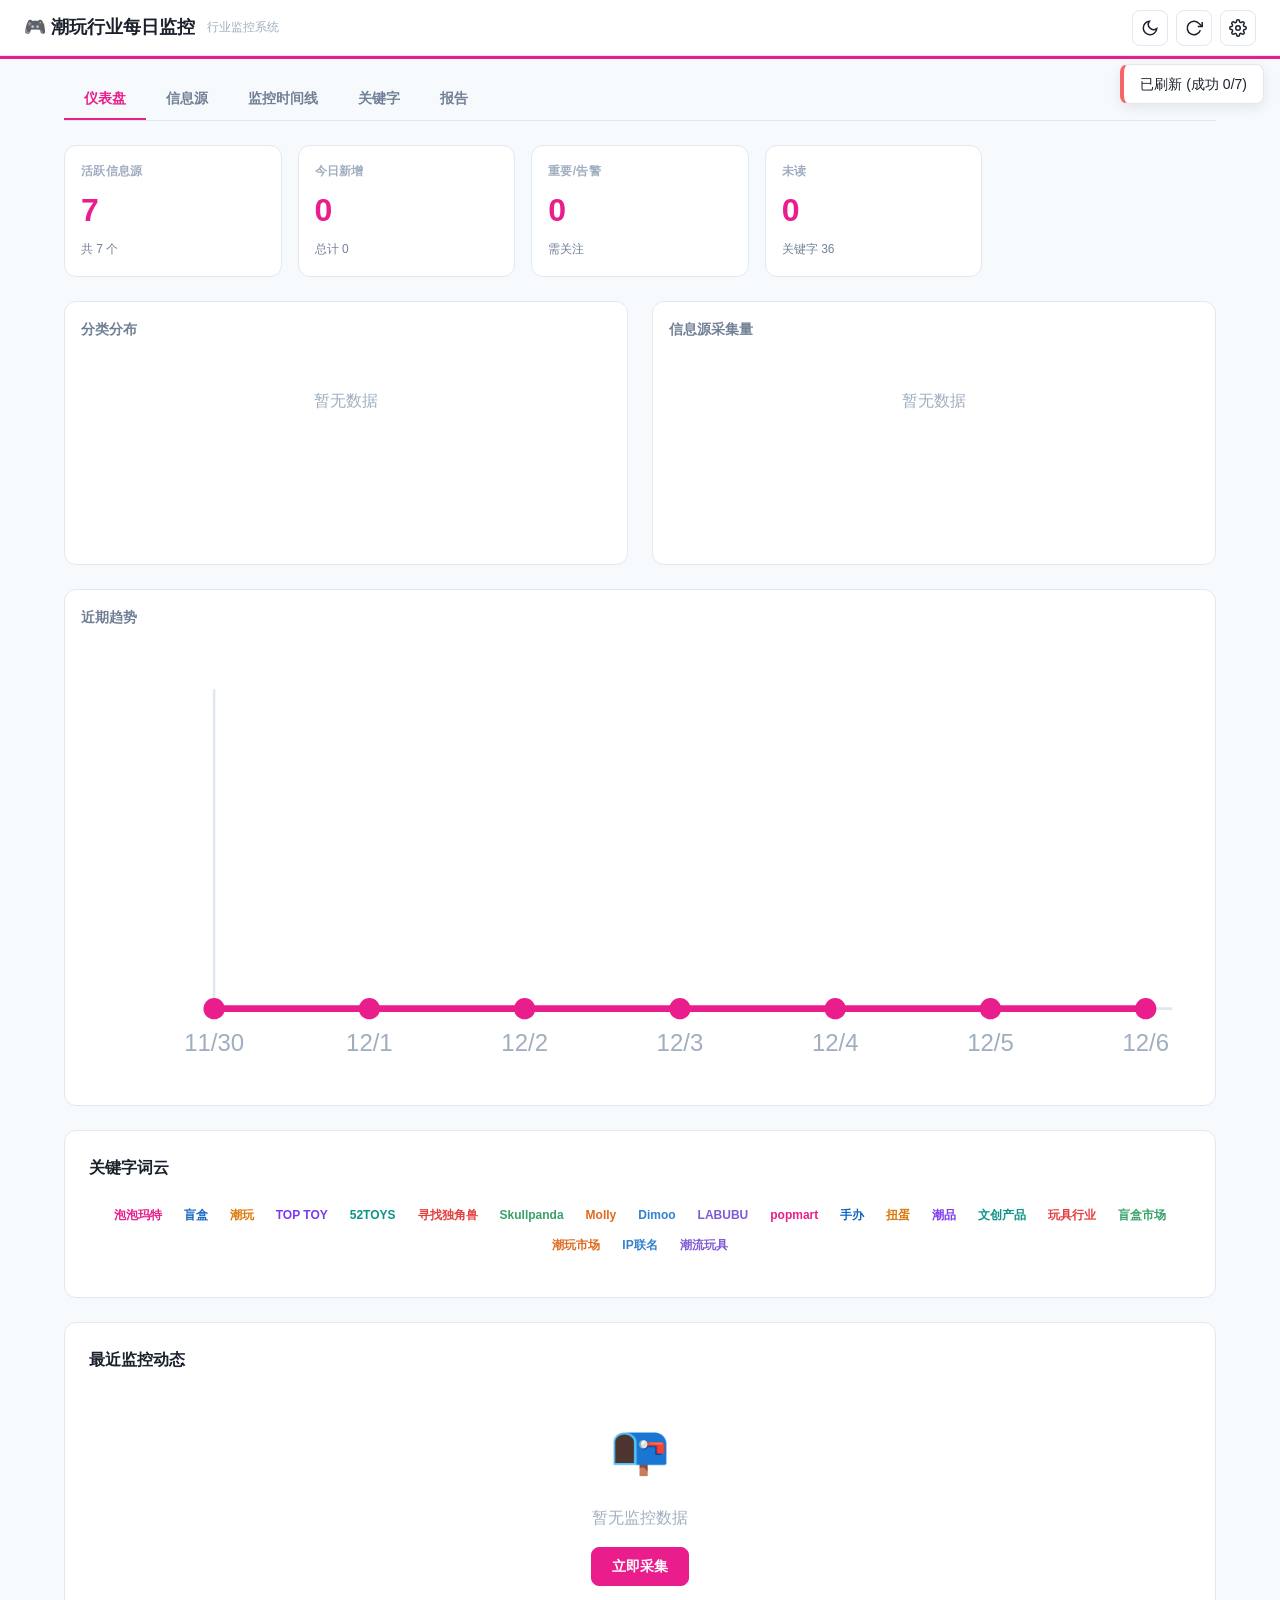
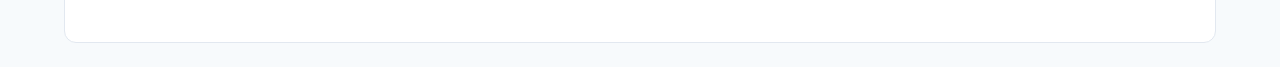
==== chaowan.html @ 288a2c96 "v0.9: 5 independent subsystem pages, domain-specific sources, PDF report generation, expanded keywor" ====
<!DOCTYPE html>
<html lang="zh-CN" data-theme="light" data-sys="chaowan">
<head>
<meta charset="UTF-8">
<meta name="viewport" content="width=device-width,initial-scale=1.0">
<title>潮玩行业每日监控 | 娱乐资本论</title>
<link rel="stylesheet" href="common.css">
</head>
<body>
<header class="hdr" id="hdr">
  <div class="hdr-left">
    <span class="hdr-brand" onclick="location.href='index.html'">🎮 潮玩行业每日监控</span>
    <span class="hdr-sub">行业监控系统</span>
  </div>
  <div class="hdr-right">
    <button class="ibtn" onclick="toggleTheme()" title="切换主题"><svg viewBox="0 0 24 24" fill="none" stroke="currentColor" stroke-width="2"><path d="M21 12.79A9 9 0 1 1 11.21 3a7 7 0 0 0 9.79 9.79z"/></svg></button>
    <button class="ibtn" onclick="refreshData()" title="刷新数据" id="rfBtn"><svg viewBox="0 0 24 24" fill="none" stroke="currentColor" stroke-width="2"><polyline points="23 4 23 10 17 10"/><path d="M20.49 15a9 9 0 1 1-2.12-9.36L23 10"/></svg></button>
    <button class="ibtn" onclick="openSettings()" title="设置"><svg viewBox="0 0 24 24" fill="none" stroke="currentColor" stroke-width="2"><circle cx="12" cy="12" r="3"/><path d="M19.4 15a1.65 1.65 0 0 0 .33 1.82l.06.06a2 2 0 1 1-2.83 2.83l-.06-.06a1.65 1.65 0 0 0-1.82-.33 1.65 1.65 0 0 0-1 1.51V21a2 2 0 0 1-4 0v-.09A1.65 1.65 0 0 0 9 19.4a1.65 1.65 0 0 0-1.82.33l-.06.06a2 2 0 1 1-2.83-2.83l.06-.06A1.65 1.65 0 0 0 4.68 15a1.65 1.65 0 0 0-1.51-1H3a2 2 0 0 1 0-4h.09A1.65 1.65 0 0 0 4.6 9a1.65 1.65 0 0 0-.33-1.82l-.06-.06a2 2 0 1 1 2.83-2.83l.06.06A1.65 1.65 0 0 0 9 4.68a1.65 1.65 0 0 0 1-1.51V3a2 2 0 0 1 4 0v.09a1.65 1.65 0 0 0 1 1.51 1.65 1.65 0 0 0 1.82-.33l.06-.06a2 2 0 1 1 2.83 2.83l-.06.06A1.65 1.65 0 0 0 19.4 9a1.65 1.65 0 0 0 1.51 1H21a2 2 0 0 1 0 4h-.09a1.65 1.65 0 0 0-1.51 1z"/></svg></button>
  </div>
</header>
<div class="ld-bar" id="ldBar"></div>
<div class="tc" id="tc"></div>

<div class="ctn">
  <div class="tabs" id="sysTabs" style="margin-bottom:var(--space-lg)">
    <button class="tab on" data-tab="dashboard" onclick="swTab(this)">仪表盘</button>
    <button class="tab" data-tab="sources" onclick="swTab(this)">信息源</button>
    <button class="tab" data-tab="timeline" onclick="swTab(this)">监控时间线</button>
    <button class="tab" data-tab="keywords" onclick="swTab(this)">关键字</button>
    <button class="tab" data-tab="reports" onclick="swTab(this)">报告</button>
  </div>
  <div class="tp on" id="pDash">
    <div class="ds-g" id="dsStats"></div>
    <div class="ds-charts" id="dsCharts">
      <div class="ds-chart-card"><div class="ds-chart-title">分类分布</div><div class="ds-chart-wrap" id="dsPie"></div></div>
      <div class="ds-chart-card"><div class="ds-chart-title">信息源采集量</div><div class="ds-chart-wrap" id="dsBar"></div></div>
      <div class="ds-chart-card" style="grid-column:1/-1"><div class="ds-chart-title">近期趋势</div><div class="ds-chart-wrap" id="dsLine"></div></div>
    </div>
    <div class="card" style="margin-bottom:var(--space-lg)"><div class="card-t">关键字词云</div><div class="wc-wrap" id="dsWordCloud"></div></div>
    <div class="card"><div class="card-t">最近监控动态</div><div id="dsRecent"></div></div>
  </div>
  <div class="tp" id="pSrc" style="display:none">
    <div class="card" style="margin-bottom:var(--space-lg)"><div class="card-t">添加信息源</div>
      <div class="fr">
        <div class="fg" style="flex:1"><label class="fl">名称</label><input class="inp" id="sN" placeholder="如：泡泡玛特官网"></div>
        <div class="fg" style="flex:2"><label class="fl">URL</label><input class="inp" id="sU" placeholder="RSS地址或网页URL"></div>
        <div class="fg" style="width:120px"><label class="fl">类型</label><select class="inp" id="sT"><option value="rss">RSS</option><option value="page">页面轮询</option></select></div>
        <div class="fg" style="width:120px"><label class="fl">分类</label><input class="inp" id="sC" placeholder="默认"></div>
        <button class="btn btn-p" onclick="addSrc()" style="margin-bottom:0;align-self:flex-end;height:38px">添加</button>
      </div>
    </div>
    <div class="card"><div style="display:flex;justify-content:space-between;align-items:center;margin-bottom:var(--space-sm)"><div class="card-t" style="margin:0">已配置信息源</div><div style="display:flex;gap:var(--space-sm)"><button class="btn btn-sm btn-o" onclick="impSrc()">导入</button><button class="btn btn-sm btn-o" onclick="expSrc()">导出</button></div></div><div id="srcList"></div></div>
  </div>
  <div class="tp" id="pTl" style="display:none">
    <div style="display:flex;justify-content:space-between;align-items:center;margin-bottom:var(--space-md)">
      <div style="display:flex;gap:var(--space-sm);align-items:center"><input class="inp" id="tlS" placeholder="搜索标题..." style="width:250px" oninput="rTl()"><select class="inp" id="tlF" style="width:120px" onchange="rTl()"><option value="">全部</option></select></div>
      <button class="btn btn-sm btn-p" onclick="refreshData()">立即刷新</button>
    </div>
    <div class="tl" id="tlList"></div>
  </div>
  <div class="tp" id="pKw" style="display:none">
    <div class="card" style="margin-bottom:var(--space-lg)"><div class="card-t">关键字管理</div><p class="fh" style="margin-bottom:var(--space-md)">关键字用于过滤、高亮和告警。</p><div class="fr"><input class="inp" id="kwI" placeholder="输入关键字后回车" style="flex:1" onkeydown="if(event.key==='Enter')addKw()"><button class="btn btn-p" onclick="addKw()">添加</button></div><div id="kwL" style="margin-top:var(--space-md);display:flex;flex-wrap:wrap;gap:var(--space-sm)"></div></div>
    <div class="card"><div class="card-t">告警关键字</div><div class="fr"><input class="inp" id="akI" placeholder="输入告警关键字" style="flex:1" onkeydown="if(event.key==='Enter')addAKw()"><button class="btn btn-d btn-sm" onclick="addAKw()">添加告警词</button></div><div id="akL" style="margin-top:var(--space-md);display:flex;flex-wrap:wrap;gap:var(--space-sm)"></div></div>
  </div>
  <div class="tp" id="pRp" style="display:none">
    <div class="card" style="margin-bottom:var(--space-lg)"><div style="display:flex;justify-content:space-between;align-items:center;margin-bottom:var(--space-md)"><div class="card-t" style="margin:0">生成报告</div><div style="display:flex;gap:var(--space-sm)"><button class="btn btn-p" onclick="genRpt('daily')">生成日报</button><button class="btn btn-o" onclick="genRpt('weekly')">生成周报</button></div></div>
      <div class="fr" style="margin-bottom:var(--space-md)"><div class="fg" style="flex:1"><label class="fl">报告日期</label><input class="inp" type="date" id="rpD"></div><div class="fg" style="flex:1"><label class="fl">使用AI总结</label><label class="tog"><input type="checkbox" id="rpAI" checked><span class="tog-t"><span class="tog-k"></span></span><span>AI摘要</span></label></div></div>
      <div class="fg"><label class="fl">AI摘要提示词（可自定义）</label><textarea class="inp" id="rpPrompt" rows="3" placeholder="留空使用默认"></textarea></div>
    </div>
    <div class="card"><div class="card-t">报告预览</div><div class="rp" id="rpV">尚未生成报告。</div>
      <div style="margin-top:var(--space-md);display:flex;gap:var(--space-sm)">
        <button class="btn btn-sm btn-o" onclick="cpRpt()">复制文本</button>
        <button class="btn btn-sm btn-o" onclick="dlRpt()">下载TXT</button>
        <button class="btn btn-sm btn-p" onclick="genPDF('daily')">生成PDF报告</button>
        <button class="btn btn-sm btn-o" onclick="exportCSV(sysData[currentSysId].items,'monitor_'+currentSysId+'_items.csv')">导出CSV</button>
      </div>
    </div>
  </div>
</div>

<div class="mdl-o" id="sModal">
  <div class="mdl"><div class="mdl-h"><span class="mdl-t">系统设置</span><button class="mdl-x" onclick="document.getElementById('sModal').classList.remove('on')">&times;</button></div><div class="mdl-b" id="sBody"></div></div>
</div>

<script src="common.js"></script>
<script>
const currentSysId = 'chaowan';
let sysData = {};
let rTimer = null;

function init() {
  initGlobalConfig();
  for (const id of Object.keys(SYS)) sysData[id] = initSysData(id);
  enterSys(currentSysId);
  if ('Notification' in window && Notification.permission === 'default') Notification.requestPermission();
}

function enterSys(id) {
  const d = sysData[id];
  d.items = lg(sk(id,'items'), d.items);
  d.sources = lg(sk(id,'src'), d.sources);
  d.keywords = lg(sk(id,'kw'), d.keywords);
  d.alertKw = lg(sk(id,'akw'), d.alertKw);
  d.aiPrompt = lg(sk(id,'aiprompt'), d.aiPrompt);
  d.cfg = Object.assign({interval:30,auto:true,notif:true,maxItems:500}, lg(sk(id,'cfg'), {}));
  rDash(); rSrc(); rTl(); rKw(); rRp(); rCharts();
  clearInterval(rTimer);
  if (d.cfg.auto) rTimer = setInterval(() => refreshData(), d.cfg.interval * 60000);
  setTimeout(() => refreshData(), 800);
}

function swTab(btn) {
  const t = btn.dataset.tab;
  document.querySelectorAll('#sysTabs .tab').forEach(x => x.classList.remove('on'));
  btn.classList.add('on');
  const map = {dashboard:'pDash',sources:'pSrc',timeline:'pTl',keywords:'pKw',reports:'pRp'};
  Object.values(map).forEach(id => document.getElementById(id).style.display = 'none');
  document.getElementById(map[t]).style.display = 'block';
  if (t === 'dashboard') rCharts();
}

async function refreshData() {
  if (!currentSysId) return;
  const d = sysData[currentSysId];
  if (d.loading) return;
  d.loading = true; ldBar(10);
  const btn = document.getElementById('rfBtn'); btn.style.opacity = '0.5';
  const enabled = d.sources.filter(s => s.enabled);
  let newItems = [], ok = 0, fail = 0;
  for (let i = 0; i < enabled.length; i++) {
    const src = enabled[i]; ldBar(10 + 80 * (i / enabled.length));
    try {
      let items = [];
      if (src.type === 'rss') {
        try { const ctrl = new AbortController(); const tid = setTimeout(() => ctrl.abort(), 12000); const resp = await fetch(RSS2JSON + encodeURIComponent(src.url), {signal:ctrl.signal}); clearTimeout(tid); if (resp.ok) { const data = await resp.json(); if (data.status === 'ok' && data.items?.length) items = parseRSS2JSON(data, src); } } catch(e) {}
        if (!items.length) { try { const xml = await fetchProxy(src.url); items = parseRSS(xml, src); } catch(e) {} }
        items.length ? ok++ : fail++;
      } else {
        try { const html = await fetchProxy(src.url); const oldSnap = d.snaps[src.id] || null; items = parsePage(html, src, oldSnap); d.snaps[src.id] = html; ls(sk(currentSysId,'snap'), d.snaps); ok++; } catch(e) { fail++; }
      }
      newItems.push(...items);
    } catch(e) { fail++; }
  }
  ldBar(95);
  const seen = new Set();
  const deduped = newItems.filter(i => { const key = i.url + '|' + i.title; if (seen.has(key)) return false; seen.add(key); return true; });
  const existIds = new Set(d.items.map(i => i.url + '|' + i.title));
  let unique = deduped.filter(i => !existIds.has(i.url + '|' + i.title));
  // Relevance filter with scoring
  const allKw = [...d.keywords, ...d.alertKw];
  const relevanceFiltered = unique.filter(item => {
    if (item.type === 'page') return true;
    return kwMatch(item.title || '', allKw);
  });
  unique = relevanceFiltered;
  unique.forEach(item => { if (kwMatch(item.title||'', allKw)) item.important = true; });
  d.items = [...unique, ...d.items].slice(0, d.cfg.maxItems);
  ls(sk(currentSysId,'items'), d.items);
  if (d.cfg.notif && unique.length > 0) {
    const alerts = unique.filter(i => { const txt = (i.title||'').toLowerCase(); return d.alertKw.some(k => txt.includes(k.toLowerCase())); });
    if (alerts.length > 0 && 'Notification' in window && Notification.permission === 'granted') {
      try { new Notification(SYS[currentSysId].name + ' - 告警', {body: `${alerts.length}条告警：${alerts[0].title.substring(0,50)}`}); } catch(e) {}
    }
  }
  d.loading = false; btn.style.opacity = '1'; ldBar(100);
  toast(unique.length > 0 ? `新增 ${unique.length} 条 (成功 ${ok}/${enabled.length})` : `已刷新 (成功 ${ok}/${enabled.length})`, ok > 0 ? 'ok' : 'err');
  rDash(); rTl(); rCharts();
}

function rDash() {
  const d = sysData[currentSysId];
  const en = d.sources.filter(s=>s.enabled).length;
  const total = d.items.length;
  const imp = d.items.filter(i=>i.important).length;
  const today = new Date(); today.setHours(0,0,0,0);
  const todayN = d.items.filter(i => i.ts >= today.getTime()).length;
  const unread = d.items.filter(i => !i.read).length;
  document.getElementById('dsStats').innerHTML = `
    <div class="ds-c"><div class="ds-l">活跃信息源</div><div class="ds-v">${en}</div><div class="ds-s">共 ${d.sources.length} 个</div></div>
    <div class="ds-c"><div class="ds-l">今日新增</div><div class="ds-v">${todayN}</div><div class="ds-s">总计 ${total}</div></div>
    <div class="ds-c"><div class="ds-l">重要/告警</div><div class="ds-v">${imp}</div><div class="ds-s">需关注</div></div>
    <div class="ds-c"><div class="ds-l">未读</div><div class="ds-v">${unread}</div><div class="ds-s">关键字 ${d.keywords.length}</div></div>`;
  const recent = d.items.slice(0, 10);
  if (!recent.length) {
    document.getElementById('dsRecent').innerHTML = '<div class="emp"><div class="emp-i">📭</div><div class="emp-t">暂无监控数据</div><button class="btn btn-p" onclick="refreshData()">立即采集</button></div>';
  } else {
    document.getElementById('dsRecent').innerHTML = recent.map(i => `
      <div style="padding:var(--space-sm) 0;border-bottom:1px solid var(--border);display:flex;gap:var(--space-sm);align-items:baseline;flex-wrap:wrap">
        <span style="font-family:var(--font-mono);font-size:var(--font-xs);color:var(--text-muted);flex-shrink:0">${fmtTime(i.ts)}</span>
        <span class="bdg ${i.important?'bdg-a':'bdg-m'}" style="flex-shrink:0">${esc(i.source)}</span>
        <a href="${esc(i.url)}" target="_blank" style="font-size:var(--font-sm);color:var(--text)">${hlKw(esc(i.title),[...d.keywords,...d.alertKw])}</a>
      </div>`).join('');
  }
  const kwCounts = {};
  d.keywords.forEach(kw => { kwCounts[kw] = d.items.filter(i => kwMatch(i.title||'',[kw])).length; });
  const sortedKw = Object.entries(kwCounts).sort((a,b) => b[1]-a[1]).slice(0,20);
  renderWordCloud(document.getElementById('dsWordCloud'), sortedKw.map(e=>e[0]), sortedKw.map(e=>e[1]));
}

function rCharts() {
  const d = sysData[currentSysId];
  const cats={};d.items.forEach(i=>{cats[i.cat||'默认']=(cats[i.cat||'默认']||0)+1});
  renderPieChart(document.getElementById('dsPie'),cats);
  const srcCount={};d.items.forEach(i=>{srcCount[i.source]=(srcCount[i.source]||0)+1});
  renderBarChart(document.getElementById('dsBar'),srcCount);
  renderLineChart(document.getElementById('dsLine'),get7DayData(d.items));
}

function rSrc() {
  const d=sysData[currentSysId];
  if (!d.sources.length){document.getElementById('srcList').innerHTML='<div class="emp"><div class="emp-i">📡</div><div class="emp-t">暂无信息源</div></div>';return}
  document.getElementById('srcList').innerHTML = d.sources.map(s=>`<div class="si">
    <label class="tog" style="flex-shrink:0"><input type="checkbox" ${s.enabled?'checked':''} onchange="togSrc('${s.id}',this.checked)"><span class="tog-t"><span class="tog-k"></span></span></label>
    <span class="si-n" title="${esc(s.name)}">${esc(s.name)}</span><span class="si-t">${s.type.toUpperCase()}</span>
    <span class="si-u" title="${esc(s.url)}">${esc(s.url)}</span><span class="bdg bdg-m">${esc(s.category||'默认')}</span>
    <button class="btn btn-sm btn-g" onclick="rmSrc('${s.id}')" style="color:var(--err)">删除</button></div>`).join('');
  const cats=[...new Set(d.sources.map(s=>s.category||'默认'))];const sel=document.getElementById('tlF');const cv=sel.value;
  sel.innerHTML='<option value="">全部</option>'+cats.map(c=>`<option value="${esc(c)}">${esc(c)}</option>`).join('');sel.value=cv;
}

function addSrc(){const n=document.getElementById('sN').value.trim(),u=document.getElementById('sU').value.trim(),t=document.getElementById('sT').value,c=document.getElementById('sC').value.trim()||'默认';if(!n||!u){toast('请填写名称和URL','err');return}if(isBlocked(u)){toast('该源被合规过滤屏蔽','err');return}const d=sysData[currentSysId];d.sources.push({id:currentSysId+'_s_'+Date.now(),name:n,url:u,type:t,category:c,enabled:true});ls(sk(currentSysId,'src'),d.sources);document.getElementById('sN').value='';document.getElementById('sU').value='';document.getElementById('sC').value='';rSrc();toast('信息源已添加','ok')}
function rmSrc(id){const d=sysData[currentSysId];d.sources=d.sources.filter(s=>s.id!==id);ls(sk(currentSysId,'src'),d.sources);rSrc();toast('信息源已删除')}
function togSrc(id,en){const d=sysData[currentSysId];const s=d.sources.find(s=>s.id===id);if(s)s.enabled=en;ls(sk(currentSysId,'src'),d.sources);rDash()}
function impSrc(){importJSON(data=>{const arr=Array.isArray(data)?data:(data.sources||[]);const d=sysData[currentSysId];arr.forEach(s=>{if(s.url&&s.name&&!isBlocked(s.url))d.sources.push({...s,id:s.id||currentSysId+'_s_'+Date.now()+'_'+Math.random().toString(36).slice(2,6),enabled:s.enabled!==false,type:s.type||'rss',category:s.category||'导入'})});ls(sk(currentSysId,'src'),d.sources);rSrc();toast('导入成功','ok')})}
function expSrc(){exportSettingsJSON(sysData[currentSysId].sources,`monitor_${currentSysId}_sources.json`)}

function rTl(){const d=sysData[currentSysId];const search=(document.getElementById('tlS')?.value||'').toLowerCase();const filter=document.getElementById('tlF')?.value||'';let items=d.items;if(search)items=items.filter(i=>(i.title||'').toLowerCase().includes(search)||(i.source||'').toLowerCase().includes(search));if(filter)items=items.filter(i=>(i.cat||'')===filter);if(!items.length){document.getElementById('tlList').innerHTML='<div class="emp"><div class="emp-i">📭</div><div class="emp-t">暂无监控数据</div><button class="btn btn-p" onclick="refreshData()">立即采集</button></div>';return}document.getElementById('tlList').innerHTML=items.slice(0,100).map(i=>`<div class="tl-i ${i.important?'imp':''}"><div><span class="tl-tm">${fmtTime(i.ts)}</span><span class="tl-src">${esc(i.source)}</span><span class="tl-tag">${esc(i.cat||'默认')}</span></div><div class="tl-tt"><a href="${esc(i.url)}" target="_blank">${hlKw(esc(i.title),[...d.keywords,...d.alertKw])}</a></div><div class="tl-url">${esc(i.url)}</div><div class="tl-act"><button class="btn btn-sm btn-g" onclick="mkRead('${esc(i.id)}')">${i.read?'已读':'标为已读'}</button><button class="btn btn-sm btn-g" onclick="aiSumItem('${esc(i.id)}')">AI摘要</button><button class="btn btn-sm btn-g" onclick="rmItem('${esc(i.id)}')">删除</button></div></div>`).join('')}
function mkRead(id){const d=sysData[currentSysId];const i=d.items.find(x=>x.id===id);if(i){i.read=true;ls(sk(currentSysId,'items'),d.items);rTl()}}
function rmItem(id){const d=sysData[currentSysId];d.items=d.items.filter(x=>x.id!==id);ls(sk(currentSysId,'items'),d.items);rTl();rDash()}
async function aiSumItem(id){const d=sysData[currentSysId];const item=d.items.find(x=>x.id===id);if(!item)return;const aiCfg=lg('mon_ai',{});if(!aiCfg.key){toast('请先在设置中配置AI API Key','err');return}toast('正在生成AI摘要...','');try{const prompt=(aiCfg.summarizePrompt||'请用中文简要概括以下新闻的核心内容，不超过100字：\n')+item.title+'\n'+item.url;const result=await callAI(prompt);const el=document.createElement('div');el.className='mdl-o on';el.innerHTML=`<div class="mdl"><div class="mdl-h"><span class="mdl-t">AI摘要</span><button class="mdl-x" onclick="this.closest('.mdl-o').remove()">&times;</button></div><div class="mdl-b"><p style="font-size:var(--font-sm);line-height:1.8">${esc(result)}</p></div></div>`;document.body.appendChild(el);el.addEventListener('click',e=>{if(e.target===el)el.remove()})}catch(e){toast('AI摘要失败: '+e.message,'err')}}

function rKw(){const d=sysData[currentSysId];document.getElementById('kwL').innerHTML=d.keywords.map((kw,i)=>`<span class="bdg bdg-l" style="cursor:pointer" onclick="rmKw(${i})">${esc(kw)} &times;</span>`).join('');document.getElementById('akL').innerHTML=d.alertKw.map((kw,i)=>`<span class="bdg bdg-a" style="cursor:pointer" onclick="rmAKw(${i})">${esc(kw)} &times;</span>`).join('');document.getElementById('rpPrompt').value=d.aiPrompt||''}
function addKw(){const inp=document.getElementById('kwI');const kw=inp.value.trim();if(!kw)return;const d=sysData[currentSysId];if(!d.keywords.includes(kw)){d.keywords.push(kw);ls(sk(currentSysId,'kw'),d.keywords)}inp.value='';rKw()}
function rmKw(i){const d=sysData[currentSysId];d.keywords.splice(i,1);ls(sk(currentSysId,'kw'),d.keywords);rKw()}
function addAKw(){const inp=document.getElementById('akI');const kw=inp.value.trim();if(!kw)return;const d=sysData[currentSysId];if(!d.alertKw.includes(kw)){d.alertKw.push(kw);ls(sk(currentSysId,'akw'),d.alertKw)}inp.value='';rKw()}
function rmAKw(i){const d=sysData[currentSysId];d.alertKw.splice(i,1);ls(sk(currentSysId,'akw'),d.alertKw);rKw()}

function rRp(){document.getElementById('rpD').value=new Date().toISOString().split('T')[0]}
async function genRpt(type){const d=sysData[currentSysId],sys=SYS[currentSysId];const date=document.getElementById('rpD').value;const useAI=document.getElementById('rpAI').checked;const customPrompt=document.getElementById('rpPrompt').value.trim();d.aiPrompt=customPrompt;ls(sk(currentSysId,'aiprompt'),d.aiPrompt);const start=new Date(date);const end=new Date(date);if(type==='weekly')start.setDate(start.getDate()-7);const items=d.items.filter(i=>i.ts>=start.getTime()&&i.ts<=end.getTime()+86400000);let rpt='';const label=type==='daily'?date:`${start.toISOString().split('T')[0]} ~ ${date}`;rpt+=`${sys.name} - ${type==='daily'?'日报':'周报'}\n报告日期：${label}\n生成时间：${new Date().toLocaleString('zh-CN')}\n${'='.repeat(40)}\n\n`;if(!items.length){rpt+='本期无监控数据。\n'}else{rpt+=`本期共采集 ${items.length} 条，其中重要/告警 ${items.filter(i=>i.important).length} 条。\n\n`;const groups={};items.forEach(i=>{const c=i.cat||'默认';if(!groups[c])groups[c]=[];groups[c].push(i)});for(const[cat,ci]of Object.entries(groups)){rpt+=`【${cat}】(${ci.length}条)\n`;ci.slice(0,30).forEach(i=>{rpt+=`  ${i.important?'[!]':' · '} [${new Date(i.ts).toLocaleString('zh-CN')}] ${i.source}: ${i.title}\n    ${i.url}\n`});if(ci.length>30)rpt+=`  ...及其他 ${ci.length-30} 条\n`;rpt+='\n'}if(useAI&&items.length>0){rpt+=`${'='.repeat(40)}\nAI 摘要\n${'─'.repeat(30)}\n`;try{const txt=items.slice(0,30).map(i=>`[${i.source}] ${i.title}`).join('\n');let prompt=customPrompt||sys.defaultAIPrompt||'你是{sys}的数据分析师。请根据监控数据生成{type}摘要。简明扼要，中文。\n';prompt=prompt.replace(/\{sys\}/g,sys.name).replace(/\{type\}/g,type==='daily'?'日报':'周报');prompt+='\n\n'+txt;rpt+=await callAI(prompt)+'\n'}catch(e){rpt+=`AI摘要失败：${e.message}\n`}}}document.getElementById('rpV').textContent=rpt;toast('报告已生成','ok')}
function cpRpt(){navigator.clipboard.writeText(document.getElementById('rpV').textContent).then(()=>toast('已复制','ok')).catch(()=>toast('复制失败','err'))}
function dlRpt(){const a=document.createElement('a');a.href=URL.createObjectURL(new Blob([document.getElementById('rpV').textContent],{type:'text/plain;charset=utf-8'}));a.download=`monitor_${currentSysId}_${document.getElementById('rpD').value||'report'}.txt`;a.click();toast('已下载','ok')}
function genPDF(type){generatePDFReport(currentSysId, sysData[currentSysId], type)}

function openSettings(){document.getElementById('sModal').classList.add('on');document.getElementById('sBody').innerHTML=renderSettingsBody(currentSysId,sysData)}
function updCfg(k,v){const d=sysData[currentSysId];d.cfg[k]=v;ls(sk(currentSysId,'cfg'),d.cfg);if(k==='auto'||k==='interval'){clearInterval(rTimer);if(d.cfg.auto)rTimer=setInterval(()=>refreshData(),d.cfg.interval*60000)}}
function expAllSettings(){exportSettingsJSON({version:V,system:currentSysId,sources:sysData[currentSysId].sources,keywords:sysData[currentSysId].keywords,alertKw:sysData[currentSysId].alertKw,aiPrompt:sysData[currentSysId].aiPrompt,settings:sysData[currentSysId].cfg},`monitor_${currentSysId}_config.json`)}
function impAllSettings(){importJSON(data=>{const d=sysData[currentSysId];if(data.sources){d.sources=data.sources;ls(sk(currentSysId,'src'),d.sources)}if(data.keywords){d.keywords=data.keywords;ls(sk(currentSysId,'kw'),d.keywords)}if(data.alertKw){d.alertKw=data.alertKw;ls(sk(currentSysId,'akw'),d.alertKw)}if(data.aiPrompt){d.aiPrompt=data.aiPrompt;ls(sk(currentSysId,'aiprompt'),d.aiPrompt)}if(data.settings){d.cfg=Object.assign(d.cfg,data.settings);ls(sk(currentSysId,'cfg'),d.cfg)}toast('设置已导入','ok');rSrc();rKw();rDash()})}
function clrData(){const d=sysData[currentSysId];d.items=[];d.snaps={};ls(sk(currentSysId,'items'),[]);ls(sk(currentSysId,'snap'),{});rDash();rTl();toast('数据已清空')}

init();
</script>
</body>
</html>
---- common.css ----
/* ============================================================
   行业监控系统 v0.9 — 共享样式
   娱乐资本论
   ============================================================ */
*,*::before,*::after{box-sizing:border-box;margin:0;padding:0}
html{scroll-behavior:smooth;-webkit-text-size-adjust:100%}
img,svg{max-width:100%;height:auto;display:block}
ul,ol{list-style:none}
button,input,select,textarea{font-family:inherit}
:root{
  --accent:#347df8;--accent-hover:#2768d9;--accent-light:rgba(52,125,248,.10);
  --bg:#F7FAFC;--bg-card:#FFF;--bg-secondary:#EDF2F7;--bg-hover:#E2E8F0;
  --text:#1A202C;--text-secondary:#718096;--text-muted:#A0AEC0;
  --border:#E2E8F0;--border-medium:#CBD5E0;
  --shadow-sm:0 1px 2px rgba(0,0,0,.05);--shadow-md:0 4px 12px rgba(0,0,0,.08);--shadow-lg:0 8px 24px rgba(0,0,0,.12);
  --radius:12px;--radius-sm:8px;--radius-xs:4px;
  --space-xs:4px;--space-sm:8px;--space-md:16px;--space-lg:24px;--space-xl:32px;
  --font:-apple-system,BlinkMacSystemFont,"Segoe UI",Roboto,"Noto Sans SC","Source Han Sans",sans-serif;
  --font-mono:SFMono-Regular,Consolas,Menlo,monospace;
  --font-xs:12px;--font-sm:14px;--font-base:16px;--font-lg:20px;--font-xl:24px;--font-2xl:32px;
  --fast:.15s ease;--normal:.25s ease;
  --max-w:1200px;--hdr-h:56px;
  --ok:#48BB78;--warn:#ECC94B;--err:#F56565;--info:#4299E1;
}
[data-theme="dark"]{
  --bg:#0D1117;--bg-card:#161b22;--bg-secondary:#21262d;--bg-hover:#30363d;
  --text:#e6edf3;--text-secondary:#8b949e;--text-muted:#6e7681;
  --border:#30363d;--border-medium:#444c56;
  --accent-light:rgba(52,125,248,.15);
  --shadow-sm:0 1px 2px rgba(0,0,0,.3);--shadow-md:0 4px 12px rgba(0,0,0,.4);--shadow-lg:0 8px 24px rgba(0,0,0,.5);
}
[data-sys="chaowan"]{--accent:#E91E8C;--accent-hover:#C41878;--accent-light:rgba(233,30,140,.10)}
[data-theme="dark"][data-sys="chaowan"]{--accent-light:rgba(233,30,140,.15)}
[data-sys="guangdian"]{--accent:#1565C0;--accent-hover:#0D47A1;--accent-light:rgba(21,101,192,.10)}
[data-theme="dark"][data-sys="guangdian"]{--accent-light:rgba(21,101,192,.15)}
[data-sys="piaofang"]{--accent:#D97706;--accent-hover:#B45309;--accent-light:rgba(217,119,6,.10)}
[data-theme="dark"][data-sys="piaofang"]{--accent-light:rgba(217,119,6,.15)}
[data-sys="duanju"]{--accent:#7C3AED;--accent-hover:#6D28D9;--accent-light:rgba(124,58,237,.10)}
[data-theme="dark"][data-sys="duanju"]{--accent-light:rgba(124,58,237,.15)}
[data-sys="shangshi"]{--accent:#0D9488;--accent-hover:#0F766E;--accent-light:rgba(13,148,136,.10)}
[data-theme="dark"][data-sys="shangshi"]{--accent-light:rgba(13,148,136,.15)}
/* Portal card has-update animation */
.ptl-c.has-update{animation:pulse-border 2s ease 3}
@keyframes pulse-border{0%,100%{border-color:var(--border)}50%{border-color:var(--accent);box-shadow:0 0 16px var(--accent-light)}}
.ptl-c.has-update .ptl-badge{background:var(--accent);color:#fff;animation:pulse-badge 1.5s ease infinite}
@keyframes pulse-badge{0%,100%{opacity:1}50%{opacity:.6}}
body{font-family:var(--font);background:var(--bg);color:var(--text);line-height:1.6;font-size:var(--font-base);min-height:100vh}
a{color:var(--accent);text-decoration:none;transition:color var(--fast)}
a:hover{color:var(--accent-hover)}
button{cursor:pointer}
.hdr{position:sticky;top:0;z-index:100;background:var(--bg-card);border-bottom:1px solid var(--border);height:var(--hdr-h);display:flex;align-items:center;justify-content:space-between;padding:0 var(--space-lg);backdrop-filter:blur(12px)}
.hdr-left{display:flex;align-items:center;gap:12px}
.hdr-brand{font-size:18px;font-weight:900;cursor:pointer}
.hdr-sub{font-size:var(--font-xs);color:var(--text-muted)}
.hdr-right{display:flex;align-items:center;gap:8px}
.btn{display:inline-flex;align-items:center;justify-content:center;gap:6px;padding:8px 20px;font-size:var(--font-sm);font-weight:600;border-radius:var(--radius-sm);border:1px solid transparent;transition:all var(--fast);line-height:1.5;white-space:nowrap;user-select:none}
.btn:active{transform:scale(.97)}.btn:disabled{opacity:.45;cursor:not-allowed;transform:none}
.btn-p{background:var(--accent);color:#fff;border-color:var(--accent)}.btn-p:hover:not(:disabled){background:var(--accent-hover)}
.btn-s{background:var(--bg-secondary);color:var(--text);border-color:var(--border)}.btn-s:hover:not(:disabled){background:var(--bg-hover)}
.btn-o{background:transparent;color:var(--accent);border-color:var(--accent)}.btn-o:hover:not(:disabled){background:var(--accent-light)}
.btn-g{background:transparent;color:var(--text-secondary);border:none}.btn-g:hover:not(:disabled){background:var(--bg-secondary);color:var(--text)}
.btn-d{background:var(--err);color:#fff;border-color:var(--err)}
.btn-sm{padding:4px 12px;font-size:var(--font-xs);border-radius:var(--radius-xs)}
.ibtn{width:36px;height:36px;border:1px solid var(--border);border-radius:var(--radius-sm);background:transparent;color:var(--text);display:flex;align-items:center;justify-content:center;transition:all var(--fast)}
.ibtn:hover{border-color:var(--accent);color:var(--accent)}
.ibtn svg{width:18px;height:18px}
.inp{padding:8px 12px;font-size:var(--font-sm);border:1px solid var(--border);border-radius:var(--radius-sm);background:var(--bg-card);color:var(--text);outline:none;transition:border-color var(--fast);line-height:1.5;width:100%}
.inp::placeholder{color:var(--text-muted)}.inp:focus{border-color:var(--accent);box-shadow:0 0 0 3px var(--accent-light)}
textarea.inp{resize:vertical}
.tog{display:inline-flex;align-items:center;gap:10px;cursor:pointer;font-size:var(--font-sm);user-select:none}
.tog-t{position:relative;width:44px;height:24px;flex-shrink:0;background:var(--border-medium);border-radius:12px;transition:background var(--fast)}
.tog input{position:absolute;opacity:0;width:0;height:0}
.tog-k{position:absolute;top:2px;left:2px;width:20px;height:20px;border-radius:50%;background:#fff;box-shadow:var(--shadow-sm);transition:transform var(--fast)}
.tog input:checked+.tog-t{background:var(--accent)}.tog input:checked+.tog-t .tog-k{transform:translateX(20px)}
.tabs{display:flex;gap:0;border-bottom:1px solid var(--border);overflow-x:auto}
.tab{padding:10px 20px;font-size:var(--font-sm);font-weight:600;color:var(--text-secondary);cursor:pointer;border:none;border-bottom:2px solid transparent;background:none;transition:all var(--fast);white-space:nowrap}
.tab:hover{color:var(--accent)}.tab.on{color:var(--accent);border-bottom-color:var(--accent)}
.card{background:var(--bg-card);border:1px solid var(--border);border-radius:var(--radius);padding:var(--space-lg);transition:border-color var(--fast)}
.card:hover{border-color:var(--accent)}
.card-t{font-size:var(--font-base);font-weight:900;margin-bottom:var(--space-sm)}
.tbl-w{overflow-x:auto}table{width:100%;border-collapse:collapse;font-size:var(--font-sm)}
th,td{padding:10px 14px;text-align:left}
th{background:var(--bg-secondary);font-weight:700;color:var(--text-secondary);font-size:var(--font-xs);border-bottom:2px solid var(--border)}
td{border-bottom:1px solid var(--border)}tr:hover td{background:var(--accent-light)}
.bdg{display:inline-flex;align-items:center;padding:2px 8px;font-size:var(--font-xs);font-weight:700;border-radius:var(--radius-xs);line-height:1.5}
.bdg-a{background:var(--accent);color:#fff}
.bdg-l{background:var(--accent-light);color:var(--accent)}
.bdg-m{background:var(--bg-secondary);color:var(--text-muted)}
.spin{display:inline-block;width:24px;height:24px;border:2.5px solid var(--border);border-top-color:var(--accent);border-radius:50%;animation:sp .75s linear infinite}
@keyframes sp{to{transform:rotate(360deg)}}
.ctn{max-width:var(--max-w);margin:0 auto;padding:var(--space-lg)}
.pg{display:none}.pg.on{display:block}
/* Portal */
.ptl-g{display:grid;grid-template-columns:repeat(auto-fill,minmax(320px,1fr));gap:var(--space-lg)}
.ptl-c{background:var(--bg-card);border:1px solid var(--border);border-radius:var(--radius);padding:var(--space-xl);cursor:pointer;transition:all var(--normal);position:relative;overflow:hidden}
.ptl-c:hover{border-color:var(--accent);transform:translateY(-2px);box-shadow:var(--shadow-md)}
.ptl-c::before{content:'';position:absolute;top:0;left:0;right:0;height:4px;background:var(--accent);opacity:0;transition:opacity var(--fast)}
.ptl-c:hover::before{opacity:1}
.ptl-i{width:48px;height:48px;border-radius:var(--radius-sm);background:var(--accent-light);color:var(--accent);display:flex;align-items:center;justify-content:center;margin-bottom:var(--space-md);font-size:24px}
.ptl-t{font-size:var(--font-lg);font-weight:900;margin-bottom:var(--space-xs)}
.ptl-d{font-size:var(--font-sm);color:var(--text-secondary);line-height:1.7}
.ptl-badge{display:inline-flex;align-items:center;padding:2px 8px;font-size:var(--font-xs);font-weight:700;border-radius:var(--radius-xs);background:var(--bg-secondary);color:var(--text-muted)}
/* Dashboard */
.ds-g{display:grid;grid-template-columns:repeat(auto-fill,minmax(200px,1fr));gap:var(--space-md);margin-bottom:var(--space-lg)}
.ds-c{background:var(--bg-card);border:1px solid var(--border);border-radius:var(--radius);padding:var(--space-md)}
.ds-l{font-size:var(--font-xs);color:var(--text-muted);font-weight:600;text-transform:uppercase;letter-spacing:.3px}
.ds-v{font-size:var(--font-2xl);font-weight:900;color:var(--accent);margin:4px 0}
.ds-s{font-size:var(--font-xs);color:var(--text-secondary)}
.ds-charts{display:grid;grid-template-columns:1fr 1fr;gap:var(--space-lg);margin-bottom:var(--space-lg)}
.ds-chart-card{background:var(--bg-card);border:1px solid var(--border);border-radius:var(--radius);padding:var(--space-md)}
.ds-chart-title{font-size:var(--font-sm);font-weight:700;color:var(--text-secondary);margin-bottom:var(--space-sm)}
.ds-chart-wrap{position:relative;width:100%;min-height:200px}
.ds-chart-wrap svg{width:100%;height:100%}
.ds-map{grid-column:1/-1}
.ds-map svg{max-height:260px;margin:0 auto}
/* Word Cloud */
.wc-wrap{display:flex;flex-wrap:wrap;align-items:center;justify-content:center;gap:6px;padding:var(--space-md)}
.wc-w{display:inline-block;padding:2px 8px;border-radius:var(--radius-xs);cursor:default;transition:all var(--fast)}
.wc-w:hover{transform:scale(1.1);opacity:.8}
/* Timeline */
.tl{position:relative;padding-left:24px}
.tl::before{content:'';position:absolute;left:7px;top:0;bottom:0;width:2px;background:var(--border)}
.tl-i{position:relative;padding-bottom:var(--space-lg);animation:fi .3s ease}
.tl-i::before{content:'';position:absolute;left:-20px;top:6px;width:10px;height:10px;border-radius:50%;background:var(--accent);border:2px solid var(--bg);z-index:1}
.tl-i.imp::before{background:var(--err);box-shadow:0 0 6px rgba(245,101,101,.6)}
.tl-tm{font-family:var(--font-mono);font-size:var(--font-xs);color:var(--text-muted)}
.tl-src{display:inline-block;font-size:var(--font-xs);font-weight:700;color:var(--accent);background:var(--accent-light);padding:1px 6px;border-radius:var(--radius-xs);margin:0 6px}
.tl-tt{font-size:var(--font-base);font-weight:500;margin:4px 0}.tl-tt a{color:inherit}.tl-tt a:hover{color:var(--accent)}
.tl-url{font-size:var(--font-xs);color:var(--text-muted);font-family:var(--font-mono);word-break:break-all;margin-top:2px}
.tl-act{display:flex;gap:var(--space-sm);margin-top:var(--space-xs)}
.tl-tag{font-size:var(--font-xs);color:var(--text-muted);background:var(--bg-secondary);padding:2px 6px;border-radius:var(--radius-xs)}
@keyframes fi{from{opacity:0;transform:translateY(-8px)}to{opacity:1;transform:translateY(0)}}
/* Modal */
.mdl-o{display:none;position:fixed;inset:0;background:rgba(0,0,0,.5);z-index:200;align-items:center;justify-content:center}
.mdl-o.on{display:flex}
.mdl{background:var(--bg-card);border:1px solid var(--border);border-radius:var(--radius);width:100%;max-width:700px;max-height:85vh;overflow:hidden;display:flex;flex-direction:column;box-shadow:var(--shadow-lg)}
.mdl-h{padding:var(--space-md) var(--space-lg);border-bottom:1px solid var(--border);display:flex;align-items:center;justify-content:space-between}
.mdl-t{font-size:var(--font-lg);font-weight:900}
.mdl-x{width:32px;height:32px;border:none;border-radius:var(--radius-xs);background:transparent;color:var(--text-secondary);display:flex;align-items:center;justify-content:center;font-size:18px}
.mdl-x:hover{background:var(--bg-secondary);color:var(--text)}
.mdl-b{padding:var(--space-lg);overflow-y:auto;flex:1}
/* Form */
.fg{margin-bottom:var(--space-md)}
.fl{display:block;font-size:var(--font-sm);font-weight:600;margin-bottom:var(--space-xs)}
.fh{font-size:var(--font-xs);color:var(--text-muted);margin-top:2px}
.fr{display:flex;gap:var(--space-sm);align-items:flex-end}
/* Source Item */
.si{display:flex;align-items:center;gap:var(--space-sm);padding:var(--space-sm) var(--space-md);border-bottom:1px solid var(--border);transition:background var(--fast)}
.si:hover{background:var(--accent-light)}.si:last-child{border-bottom:none}
.si-n{flex:1;font-size:var(--font-sm);font-weight:500;min-width:0;overflow:hidden;text-overflow:ellipsis;white-space:nowrap}
.si-u{font-size:var(--font-xs);color:var(--text-muted);font-family:var(--font-mono);overflow:hidden;text-overflow:ellipsis;white-space:nowrap;max-width:200px}
.si-t{font-size:var(--font-xs);font-weight:700;color:var(--accent);background:var(--accent-light);padding:1px 6px;border-radius:var(--radius-xs);flex-shrink:0}
/* Report */
.rp{background:var(--bg-secondary);border:1px solid var(--border);border-radius:var(--radius-sm);padding:var(--space-lg);font-size:var(--font-sm);line-height:1.8;white-space:pre-wrap;max-height:500px;overflow-y:auto}
/* About */
.abt{margin-bottom:var(--space-lg)}.abt h3{font-size:var(--font-base);font-weight:900;color:var(--accent);margin-bottom:var(--space-sm)}
.abt p,.abt li{font-size:var(--font-sm);color:var(--text-secondary);line-height:1.7}.abt ul{padding-left:20px;list-style:disc}
/* Empty */
.emp{text-align:center;padding:var(--space-xl);color:var(--text-muted)}
.emp-i{font-size:48px;margin-bottom:var(--space-md)}.emp-t{font-size:var(--font-base);margin-bottom:var(--space-md)}
/* Toast */
.tc{position:fixed;top:calc(var(--hdr-h) + 8px);right:16px;z-index:300;display:flex;flex-direction:column;gap:8px;pointer-events:none}
.tst{background:var(--bg-card);border:1px solid var(--border);border-left:4px solid var(--accent);border-radius:var(--radius-sm);padding:var(--space-sm) var(--space-md);box-shadow:var(--shadow-md);animation:si2 .3s ease;font-size:var(--font-sm);max-width:360px;pointer-events:auto}
.tst.err{border-left-color:var(--err)}.tst.ok{border-left-color:var(--ok)}
@keyframes si2{from{opacity:0;transform:translateX(20px)}to{opacity:1;transform:translateX(0)}}
.kw-h{background:var(--accent-light);color:var(--accent);padding:0 2px;border-radius:2px;font-weight:600}
::-webkit-scrollbar{width:6px}::-webkit-scrollbar-track{background:transparent}::-webkit-scrollbar-thumb{background:var(--border);border-radius:3px}::-webkit-scrollbar-thumb:hover{background:var(--text-muted)}
.ld-bar{position:fixed;top:var(--hdr-h);left:0;height:3px;background:var(--accent);z-index:150;transition:width .3s ease;opacity:0}
.ld-bar.on{opacity:1}
/* Update notification banner */
.update-banner{position:fixed;top:var(--hdr-h);left:50%;transform:translateX(-50%);background:var(--accent);color:#fff;padding:8px 24px;border-radius:0 0 var(--radius-sm) var(--radius-sm);font-size:var(--font-sm);font-weight:600;z-index:160;animation:slideDown .3s ease;box-shadow:var(--shadow-md)}
@keyframes slideDown{from{opacity:0;transform:translateX(-50%) translateY(-100%)}to{opacity:1;transform:translateX(-50%) translateY(0)}}
@media(max-width:768px){
  .ctn{padding:var(--space-sm)}
  .ptl-g{grid-template-columns:1fr}
  .ds-g{grid-template-columns:repeat(2,1fr)}
  .ds-charts{grid-template-columns:1fr}
  .fr{flex-direction:column}
  .si-u{max-width:120px}
  .hdr{padding:0 var(--space-sm)}
  .tab{padding:8px 12px;font-size:var(--font-xs)}
}
@media print{
  .hdr,.ld-bar,.tc,.tabs,.tl-act,.btn,button,.mdl-o,.no-print{display:none!important}
  body{background:#fff!important;color:#000!important;font-size:11px!important}
  .ctn{max-width:100%;padding:10px}
  .card{border:1px solid #ccc!important;break-inside:avoid;page-break-inside:avoid}
  a{color:#000!important;text-decoration:underline!important}
  .tl-url{display:block!important}
}
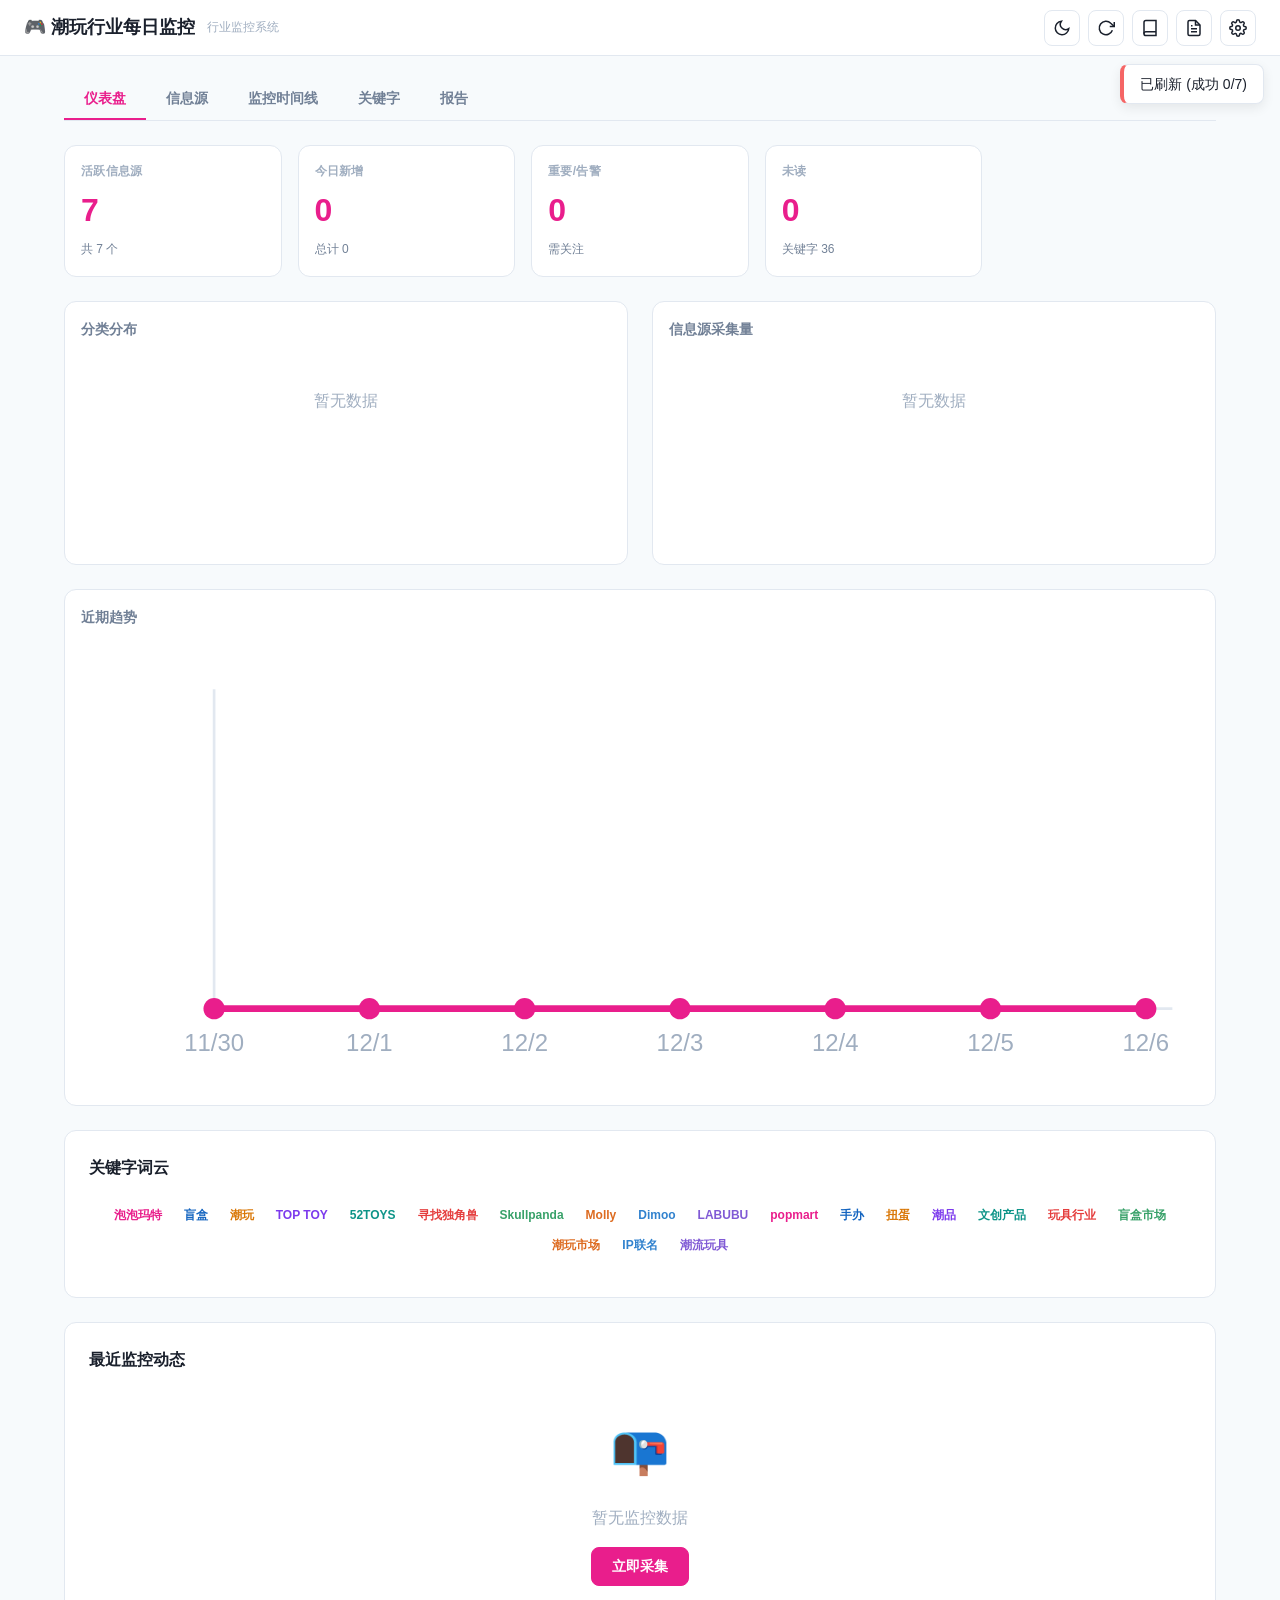
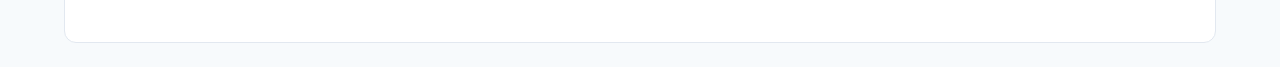
==== commit f404d3ae: "v0.9: 添加README/Changelog界面内查看器，完善文档" ====
--- a/chaowan.html
+++ b/chaowan.html
@@ -15,6 +15,8 @@
   <div class="hdr-right">
     <button class="ibtn" onclick="toggleTheme()" title="切换主题"><svg viewBox="0 0 24 24" fill="none" stroke="currentColor" stroke-width="2"><path d="M21 12.79A9 9 0 1 1 11.21 3a7 7 0 0 0 9.79 9.79z"/></svg></button>
     <button class="ibtn" onclick="refreshData()" title="刷新数据" id="rfBtn"><svg viewBox="0 0 24 24" fill="none" stroke="currentColor" stroke-width="2"><polyline points="23 4 23 10 17 10"/><path d="M20.49 15a9 9 0 1 1-2.12-9.36L23 10"/></svg></button>
+    <button class="ibtn" onclick="openDocViewer('readme')" title="使用说明"><svg viewBox="0 0 24 24" fill="none" stroke="currentColor" stroke-width="2"><path d="M4 19.5A2.5 2.5 0 0 1 6.5 17H20"/><path d="M6.5 2H20v20H6.5A2.5 2.5 0 0 1 4 19.5v-15A2.5 2.5 0 0 1 6.5 2z"/></svg></button>
+    <button class="ibtn" onclick="openDocViewer('changelog')" title="变更日志"><svg viewBox="0 0 24 24" fill="none" stroke="currentColor" stroke-width="2"><path d="M14 2H6a2 2 0 0 0-2 2v16a2 2 0 0 0 2 2h12a2 2 0 0 0 2-2V8z"/><polyline points="14 2 14 8 20 8"/><line x1="16" y1="13" x2="8" y2="13"/><line x1="16" y1="17" x2="8" y2="17"/><polyline points="10 9 9 9 8 9"/></svg></button>
     <button class="ibtn" onclick="openSettings()" title="设置"><svg viewBox="0 0 24 24" fill="none" stroke="currentColor" stroke-width="2"><circle cx="12" cy="12" r="3"/><path d="M19.4 15a1.65 1.65 0 0 0 .33 1.82l.06.06a2 2 0 1 1-2.83 2.83l-.06-.06a1.65 1.65 0 0 0-1.82-.33 1.65 1.65 0 0 0-1 1.51V21a2 2 0 0 1-4 0v-.09A1.65 1.65 0 0 0 9 19.4a1.65 1.65 0 0 0-1.82.33l-.06.06a2 2 0 1 1-2.83-2.83l.06-.06A1.65 1.65 0 0 0 4.68 15a1.65 1.65 0 0 0-1.51-1H3a2 2 0 0 1 0-4h.09A1.65 1.65 0 0 0 4.6 9a1.65 1.65 0 0 0-.33-1.82l-.06-.06a2 2 0 1 1 2.83-2.83l.06.06A1.65 1.65 0 0 0 9 4.68a1.65 1.65 0 0 0 1-1.51V3a2 2 0 0 1 4 0v.09a1.65 1.65 0 0 0 1 1.51 1.65 1.65 0 0 0 1.82-.33l.06-.06a2 2 0 1 1 2.83 2.83l-.06.06A1.65 1.65 0 0 0 19.4 9a1.65 1.65 0 0 0 1.51 1H21a2 2 0 0 1 0 4h-.09a1.65 1.65 0 0 0-1.51 1z"/></svg></button>
   </div>
 </header>
